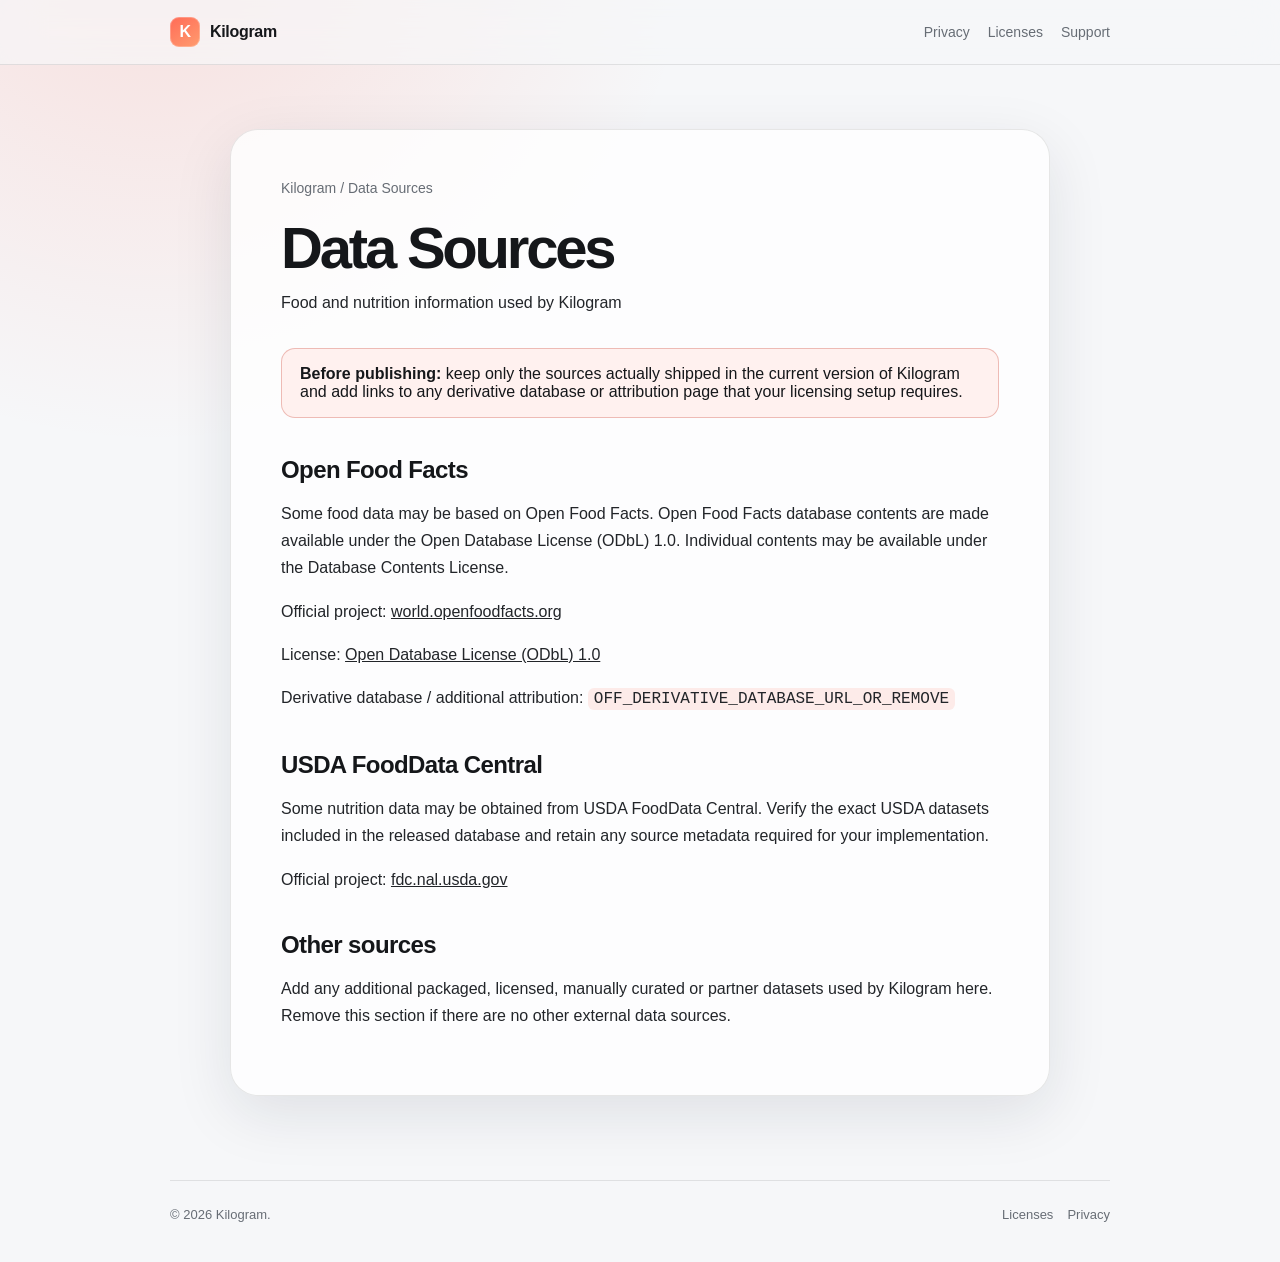
==== data-sources/index.html @ 19525185 "init" ====
<!doctype html>
<html lang="en">
<head>
  <meta charset="utf-8">
  <meta name="viewport" content="width=device-width, initial-scale=1">
  <meta name="description" content="Food and nutrition data sources used by Kilogram.">
  <title>Data Sources — Kilogram</title>
  <link rel="stylesheet" href="../assets/styles.css">
</head>
<body>
  <header class="site-header"><div class="header-inner"><a class="brand" href="../"><span class="brand-mark">K</span><span>Kilogram</span></a><nav class="nav"><a href="../privacy/">Privacy</a><a href="../licenses/">Licenses</a><a href="../support/">Support</a></nav></div></header>
  <main class="document"><article class="document-shell">
    <div class="breadcrumb"><a href="../">Kilogram</a> / Data Sources</div>
    <h1>Data Sources</h1>
    <p class="meta">Food and nutrition information used by Kilogram</p>

    <div class="notice"><strong>Before publishing:</strong> keep only the sources actually shipped in the current version of Kilogram and add links to any derivative database or attribution page that your licensing setup requires.</div>

    <h2>Open Food Facts</h2>
    <p>Some food data may be based on Open Food Facts. Open Food Facts database contents are made available under the Open Database License (ODbL) 1.0. Individual contents may be available under the Database Contents License.</p>
    <p>Official project: <a href="https://world.openfoodfacts.org/" rel="noopener noreferrer">world.openfoodfacts.org</a></p>
    <p>License: <a href="https://opendatacommons.org/licenses/odbl/1-0/" rel="noopener noreferrer">Open Database License (ODbL) 1.0</a></p>
    <p>Derivative database / additional attribution: <span class="placeholder">OFF_DERIVATIVE_DATABASE_URL_OR_REMOVE</span></p>

    <h2>USDA FoodData Central</h2>
    <p>Some nutrition data may be obtained from USDA FoodData Central. Verify the exact USDA datasets included in the released database and retain any source metadata required for your implementation.</p>
    <p>Official project: <a href="https://fdc.nal.usda.gov/" rel="noopener noreferrer">fdc.nal.usda.gov</a></p>

    <h2>Other sources</h2>
    <p>Add any additional packaged, licensed, manually curated or partner datasets used by Kilogram here. Remove this section if there are no other external data sources.</p>
  </article></main>
  <footer><span>© <span data-current-year></span> Kilogram.</span><span class="footer-links"><a href="../licenses/">Licenses</a><a href="../privacy/">Privacy</a></span></footer>
  <script src="../assets/site.js"></script>
</body>
</html>
---- assets/styles.css ----
:root {
  color-scheme: light dark;
  --bg: #f6f7f9;
  --surface: rgba(255,255,255,.78);
  --surface-strong: #ffffff;
  --text: #15171a;
  --muted: #676d75;
  --line: rgba(21,23,26,.10);
  --accent: #ff6b57;
  --accent-strong: #e84f3b;
  --shadow: 0 18px 60px rgba(22, 28, 45, .10);
  --radius-xl: 28px;
  --radius-lg: 20px;
  --max: 940px;
}

@media (prefers-color-scheme: dark) {
  :root {
    --bg: #0f1115;
    --surface: rgba(27,30,36,.82);
    --surface-strong: #181b20;
    --text: #f4f5f7;
    --muted: #a6adb7;
    --line: rgba(255,255,255,.10);
    --accent: #ff7a67;
    --accent-strong: #ff8a79;
    --shadow: 0 18px 60px rgba(0,0,0,.26);
  }
}

* { box-sizing: border-box; }
html { scroll-behavior: smooth; }
body {
  margin: 0;
  min-height: 100vh;
  background:
    radial-gradient(circle at 12% -8%, rgba(255,107,87,.18), transparent 34rem),
    var(--bg);
  color: var(--text);
  font-family: -apple-system, BlinkMacSystemFont, "SF Pro Text", "SF Pro Display", "Helvetica Neue", Arial, sans-serif;
  -webkit-font-smoothing: antialiased;
}
a { color: inherit; }

.site-header {
  position: sticky;
  top: 0;
  z-index: 20;
  backdrop-filter: saturate(140%) blur(20px);
  -webkit-backdrop-filter: saturate(140%) blur(20px);
  background: color-mix(in srgb, var(--bg) 72%, transparent);
  border-bottom: 1px solid var(--line);
}
.header-inner {
  width: min(calc(100% - 32px), var(--max));
  min-height: 64px;
  margin: 0 auto;
  display: flex;
  align-items: center;
  justify-content: space-between;
  gap: 18px;
}
.brand {
  display: inline-flex;
  align-items: center;
  gap: 10px;
  text-decoration: none;
  font-weight: 800;
  letter-spacing: -.02em;
}
.brand-mark {
  width: 30px;
  height: 30px;
  border-radius: 9px;
  display: grid;
  place-items: center;
  background: linear-gradient(145deg, var(--accent), #ff9c6f);
  color: white;
  box-shadow: inset 0 0 0 1px rgba(255,255,255,.25);
  font-size: 16px;
}
.nav { display: flex; gap: 18px; flex-wrap: wrap; justify-content: flex-end; }
.nav a { text-decoration: none; color: var(--muted); font-size: 14px; }
.nav a:hover { color: var(--text); }

main { width: min(calc(100% - 32px), var(--max)); margin: 0 auto; }
.hero { padding: 92px 0 56px; }
.eyebrow {
  display: inline-flex;
  align-items: center;
  gap: 8px;
  padding: 8px 12px;
  border: 1px solid var(--line);
  border-radius: 999px;
  color: var(--muted);
  background: var(--surface);
  font-size: 13px;
  font-weight: 650;
}
h1 {
  margin: 20px 0 18px;
  font-size: clamp(42px, 8vw, 74px);
  line-height: .98;
  letter-spacing: -.055em;
  max-width: 820px;
}
.hero p {
  max-width: 720px;
  color: var(--muted);
  font-size: clamp(18px, 3vw, 22px);
  line-height: 1.55;
  margin: 0;
}
.actions { display: flex; flex-wrap: wrap; gap: 12px; margin-top: 30px; }
.button {
  display: inline-flex;
  align-items: center;
  justify-content: center;
  min-height: 46px;
  padding: 0 18px;
  border-radius: 14px;
  border: 1px solid var(--line);
  background: var(--surface);
  text-decoration: none;
  font-weight: 700;
}
.button.primary { background: var(--accent); color: white; border-color: transparent; }
.button.primary:hover { background: var(--accent-strong); }

.grid {
  display: grid;
  grid-template-columns: repeat(2, minmax(0, 1fr));
  gap: 16px;
  padding-bottom: 72px;
}
.card {
  display: block;
  min-height: 170px;
  padding: 24px;
  border: 1px solid var(--line);
  border-radius: var(--radius-lg);
  background: var(--surface);
  box-shadow: var(--shadow);
  text-decoration: none;
}
.card:hover { transform: translateY(-2px); transition: transform .18s ease; }
.card h2 { margin: 0 0 10px; font-size: 21px; letter-spacing: -.025em; }
.card p { margin: 0; color: var(--muted); line-height: 1.55; }
.card .arrow { display: inline-block; margin-top: 18px; color: var(--accent); font-weight: 800; }

.document { padding: 64px 0 84px; }
.document-shell {
  max-width: 820px;
  margin: 0 auto;
  padding: clamp(24px, 5vw, 50px);
  background: var(--surface);
  border: 1px solid var(--line);
  border-radius: var(--radius-xl);
  box-shadow: var(--shadow);
}
.breadcrumb { margin-bottom: 24px; color: var(--muted); font-size: 14px; }
.breadcrumb a { text-decoration: none; }
.document h1 {
  font-size: clamp(38px, 7vw, 58px);
  margin: 0 0 12px;
}
.meta { color: var(--muted); margin: 0 0 32px; }
.document h2 { margin: 38px 0 12px; font-size: 24px; letter-spacing: -.025em; }
.document h3 { margin: 28px 0 10px; font-size: 18px; }
.document p, .document li { line-height: 1.7; }
.document p, .document ul { color: color-mix(in srgb, var(--text) 84%, var(--muted)); }
.document ul { padding-left: 22px; }
.notice {
  margin: 24px 0;
  padding: 16px 18px;
  border-radius: 14px;
  border: 1px solid color-mix(in srgb, var(--accent) 28%, var(--line));
  background: color-mix(in srgb, var(--accent) 9%, var(--surface));
}
.placeholder {
  font-family: ui-monospace, SFMono-Regular, Menlo, Monaco, Consolas, monospace;
  padding: 2px 6px;
  border-radius: 6px;
  background: color-mix(in srgb, var(--accent) 12%, transparent);
}

footer {
  width: min(calc(100% - 32px), var(--max));
  margin: 0 auto;
  padding: 26px 0 42px;
  border-top: 1px solid var(--line);
  color: var(--muted);
  font-size: 13px;
  display: flex;
  flex-wrap: wrap;
  justify-content: space-between;
  gap: 12px;
}
.footer-links { display: flex; gap: 14px; flex-wrap: wrap; }
.footer-links a { text-decoration: none; }

@media (max-width: 720px) {
  .header-inner { align-items: flex-start; padding: 14px 0; }
  .nav { gap: 10px 14px; }
  .hero { padding-top: 66px; }
  .grid { grid-template-columns: 1fr; }
}

@media (max-width: 520px) {
  .site-header { position: static; }
  .header-inner { flex-direction: column; }
  .nav { justify-content: flex-start; }
}
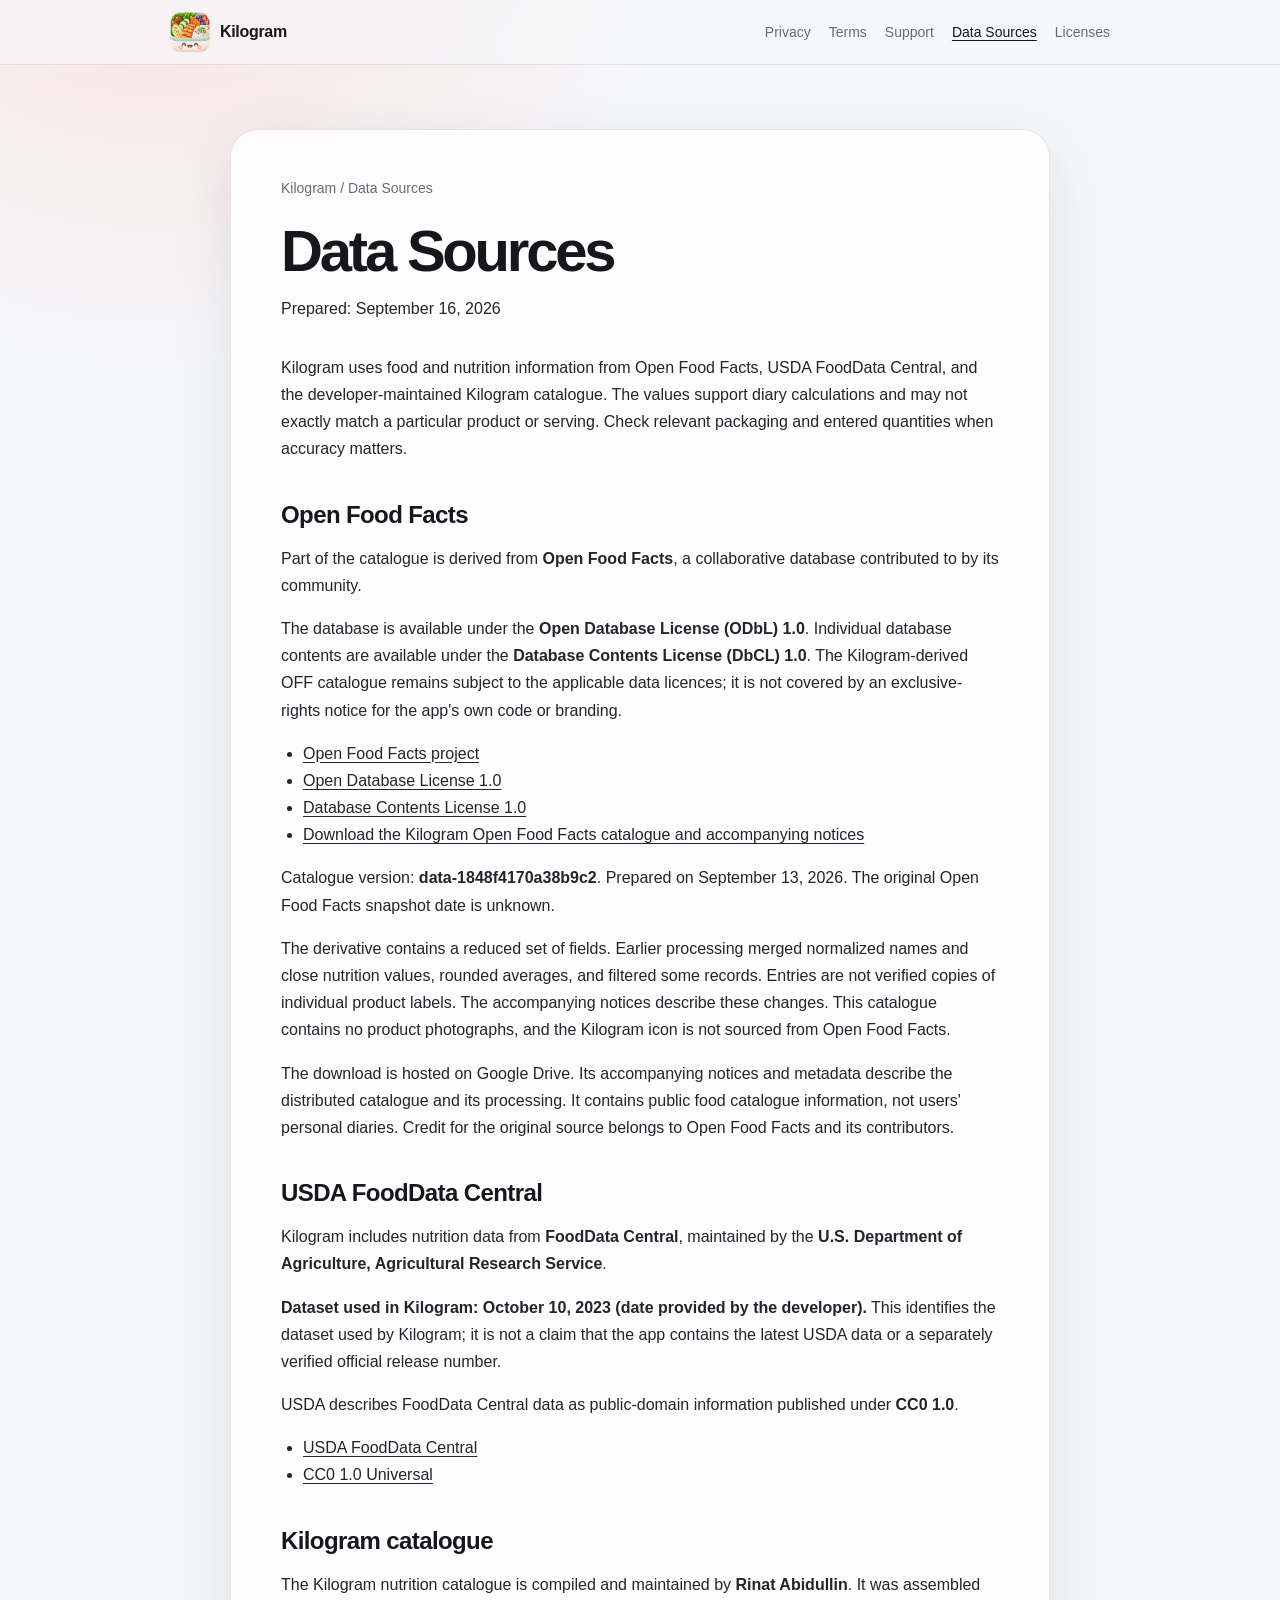
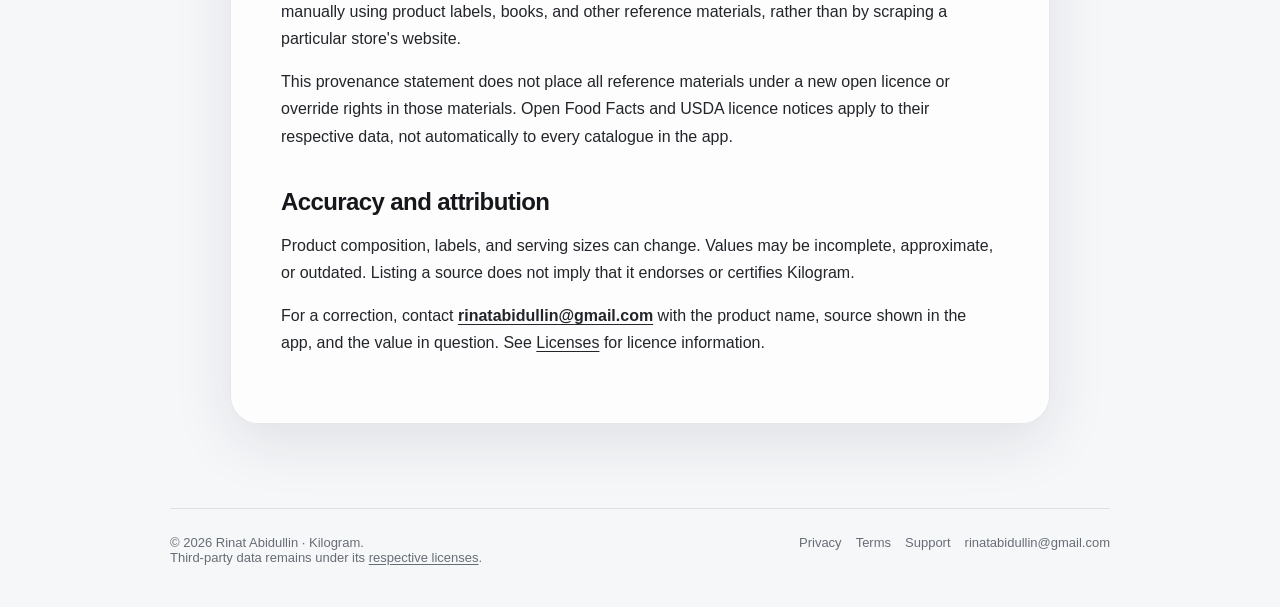
==== commit 67f8161f: "Обновлены документы, контакты и иконка сайта Kilogram, добавлены проверки сайта" ====
--- a/data-sources/index.html
+++ b/data-sources/index.html
@@ -3,33 +3,65 @@
 <head>
   <meta charset="utf-8">
   <meta name="viewport" content="width=device-width, initial-scale=1">
-  <meta name="description" content="Food and nutrition data sources used by Kilogram.">
+  <meta name="description" content="Open Food Facts, USDA FoodData Central and Kilogram catalogue provenance, versions and licenses.">
+  <meta name="theme-color" content="#ff6b57">
   <title>Data Sources — Kilogram</title>
+  <link rel="icon" type="image/png" href="../assets/kilogram-app-icon.png">
+  <link rel="apple-touch-icon" href="../assets/kilogram-app-icon.png">
   <link rel="stylesheet" href="../assets/styles.css">
 </head>
 <body>
-  <header class="site-header"><div class="header-inner"><a class="brand" href="../"><span class="brand-mark">K</span><span>Kilogram</span></a><nav class="nav"><a href="../privacy/">Privacy</a><a href="../licenses/">Licenses</a><a href="../support/">Support</a></nav></div></header>
-  <main class="document"><article class="document-shell">
-    <div class="breadcrumb"><a href="../">Kilogram</a> / Data Sources</div>
-    <h1>Data Sources</h1>
-    <p class="meta">Food and nutrition information used by Kilogram</p>
-
-    <div class="notice"><strong>Before publishing:</strong> keep only the sources actually shipped in the current version of Kilogram and add links to any derivative database or attribution page that your licensing setup requires.</div>
-
-    <h2>Open Food Facts</h2>
-    <p>Some food data may be based on Open Food Facts. Open Food Facts database contents are made available under the Open Database License (ODbL) 1.0. Individual contents may be available under the Database Contents License.</p>
-    <p>Official project: <a href="https://world.openfoodfacts.org/" rel="noopener noreferrer">world.openfoodfacts.org</a></p>
-    <p>License: <a href="https://opendatacommons.org/licenses/odbl/1-0/" rel="noopener noreferrer">Open Database License (ODbL) 1.0</a></p>
-    <p>Derivative database / additional attribution: <span class="placeholder">OFF_DERIVATIVE_DATABASE_URL_OR_REMOVE</span></p>
-
-    <h2>USDA FoodData Central</h2>
-    <p>Some nutrition data may be obtained from USDA FoodData Central. Verify the exact USDA datasets included in the released database and retain any source metadata required for your implementation.</p>
-    <p>Official project: <a href="https://fdc.nal.usda.gov/" rel="noopener noreferrer">fdc.nal.usda.gov</a></p>
-
-    <h2>Other sources</h2>
-    <p>Add any additional packaged, licensed, manually curated or partner datasets used by Kilogram here. Remove this section if there are no other external data sources.</p>
-  </article></main>
-  <footer><span>© <span data-current-year></span> Kilogram.</span><span class="footer-links"><a href="../licenses/">Licenses</a><a href="../privacy/">Privacy</a></span></footer>
-  <script src="../assets/site.js"></script>
+  <a class="skip-link" href="#main">Skip to content</a>
+  <header class="site-header">
+    <div class="header-inner">
+      <a class="brand" href="../"><img class="brand-mark" src="../assets/kilogram-app-icon.png" width="40" height="40" alt=""><span>Kilogram</span></a>
+      <nav class="nav" aria-label="Primary">
+        <a href="../privacy/">Privacy</a>
+        <a href="../terms/">Terms</a>
+        <a href="../support/">Support</a>
+        <a href="../data-sources/" aria-current="page">Data Sources</a>
+        <a href="../licenses/">Licenses</a>
+      </nav>
+    </div>
+  </header>
+  <main id="main" tabindex="-1" class="document">
+    <article class="document-shell">
+      <div class="breadcrumb"><a href="../">Kilogram</a> / Data Sources</div>
+      <h1>Data Sources</h1>
+      <p class="meta">Prepared: <time datetime="2026-09-16">September 16, 2026</time></p>
+        <p>Kilogram uses food and nutrition information from Open Food Facts, USDA FoodData Central, and the developer-maintained Kilogram catalogue. The values support diary calculations and may not exactly match a particular product or serving. Check relevant packaging and entered quantities when accuracy matters.</p>
+        <h2>Open Food Facts</h2>
+        <p>Part of the catalogue is derived from <strong>Open Food Facts</strong>, a collaborative database contributed to by its community.</p>
+        <p>The database is available under the <strong>Open Database License (ODbL) 1.0</strong>. Individual database contents are available under the <strong>Database Contents License (DbCL) 1.0</strong>. The Kilogram-derived OFF catalogue remains subject to the applicable data licences; it is not covered by an exclusive-rights notice for the app's own code or branding.</p>
+        <ul>
+<li><a href="https://world.openfoodfacts.org/">Open Food Facts project</a></li>
+<li><a href="https://opendatacommons.org/licenses/odbl/1-0/">Open Database License 1.0</a></li>
+<li><a href="https://opendatacommons.org/licenses/dbcl/1-0/">Database Contents License 1.0</a></li>
+<li><a href="https://drive.google.com/file/d/1NzUM6jaEcSZrMdNPCFFt3goFEkJGOzcD">Download the Kilogram Open Food Facts catalogue and accompanying notices</a></li>
+</ul>
+        <p>Catalogue version: <strong>data-1848f4170a38b9c2</strong>. Prepared on September 13, 2026. The original Open Food Facts snapshot date is unknown.</p>
+        <p>The derivative contains a reduced set of fields. Earlier processing merged normalized names and close nutrition values, rounded averages, and filtered some records. Entries are not verified copies of individual product labels. The accompanying notices describe these changes. This catalogue contains no product photographs, and the Kilogram icon is not sourced from Open Food Facts.</p>
+        <p>The download is hosted on Google Drive. Its accompanying notices and metadata describe the distributed catalogue and its processing. It contains public food catalogue information, not users' personal diaries. Credit for the original source belongs to Open Food Facts and its contributors.</p>
+        <h2>USDA FoodData Central</h2>
+        <p>Kilogram includes nutrition data from <strong>FoodData Central</strong>, maintained by the <strong>U.S. Department of Agriculture, Agricultural Research Service</strong>.</p>
+        <p><strong>Dataset used in Kilogram: October 10, 2023 (date provided by the developer).</strong> This identifies the dataset used by Kilogram; it is not a claim that the app contains the latest USDA data or a separately verified official release number.</p>
+        <p>USDA describes FoodData Central data as public-domain information published under <strong>CC0 1.0</strong>.</p>
+        <ul>
+<li><a href="https://fdc.nal.usda.gov/">USDA FoodData Central</a></li>
+<li><a href="https://creativecommons.org/publicdomain/zero/1.0/">CC0 1.0 Universal</a></li>
+</ul>
+        <h2>Kilogram catalogue</h2>
+        <p>The Kilogram nutrition catalogue is compiled and maintained by <strong>Rinat Abidullin</strong>. It was assembled manually using product labels, books, and other reference materials, rather than by scraping a particular store's website.</p>
+        <p>This provenance statement does not place all reference materials under a new open licence or override rights in those materials. Open Food Facts and USDA licence notices apply to their respective data, not automatically to every catalogue in the app.</p>
+        <h2>Accuracy and attribution</h2>
+        <p>Product composition, labels, and serving sizes can change. Values may be incomplete, approximate, or outdated. Listing a source does not imply that it endorses or certifies Kilogram.</p>
+        <p>For a correction, contact <strong><a href="mailto:rinatabidullin@gmail.com">rinatabidullin@gmail.com</a></strong> with the product name, source shown in the app, and the value in question. See <a href="../licenses/">Licenses</a> for licence information.</p>
+    </article>
+  </main>
+  <footer>
+    <span>© <span data-current-year>2026</span> Rinat Abidullin · Kilogram.<br>Third-party data remains under its <a href="../licenses/">respective licenses</a>.</span>
+    <span class="footer-links"><a href="../privacy/">Privacy</a><a href="../terms/">Terms</a><a href="../support/">Support</a><a href="mailto:rinatabidullin@gmail.com">rinatabidullin@gmail.com</a></span>
+  </footer>
+  <script src="../assets/site.js" defer></script>
 </body>
 </html>
--- a/assets/styles.css
+++ b/assets/styles.css
@@ -6,8 +6,8 @@
   --text: #15171a;
   --muted: #676d75;
   --line: rgba(21,23,26,.10);
-  --accent: #ff6b57;
-  --accent-strong: #e84f3b;
+  --accent: #ab3020;
+  --accent-strong: #912719;
   --shadow: 0 18px 60px rgba(22, 28, 45, .10);
   --radius-xl: 28px;
   --radius-lg: 20px;
@@ -22,14 +22,14 @@
     --text: #f4f5f7;
     --muted: #a6adb7;
     --line: rgba(255,255,255,.10);
-    --accent: #ff7a67;
+    --accent: #ff8a79;
     --accent-strong: #ff8a79;
     --shadow: 0 18px 60px rgba(0,0,0,.26);
   }
 }
 
 * { box-sizing: border-box; }
-html { scroll-behavior: smooth; }
+html { scroll-behavior: smooth; scroll-padding-top: 100px; }
 body {
   margin: 0;
   min-height: 100vh;
@@ -40,7 +40,16 @@
   font-family: -apple-system, BlinkMacSystemFont, "SF Pro Text", "SF Pro Display", "Helvetica Neue", Arial, sans-serif;
   -webkit-font-smoothing: antialiased;
 }
-a { color: inherit; }
+a { color: inherit; text-underline-offset: .18em; }
+body { overflow-wrap: anywhere; }
+:focus-visible { outline: 3px solid var(--accent); outline-offset: 4px; }
+.skip-link { position: absolute; left: 16px; top: -100px; z-index: 30; padding: 12px 16px; background: var(--surface-strong); }
+.skip-link:focus { top: 12px; }
+.nav a[aria-current="page"] { color: var(--text); text-decoration: underline; }
+.feature-summary { max-width: 760px; padding-bottom: 40px; }
+.feature-summary h2 { letter-spacing: -.025em; }
+.feature-summary p { line-height: 1.7; color: var(--muted); }
+main:focus { outline: none; }
 
 .site-header {
   position: sticky;
@@ -69,18 +78,15 @@
   letter-spacing: -.02em;
 }
 .brand-mark {
-  width: 30px;
-  height: 30px;
-  border-radius: 9px;
-  display: grid;
-  place-items: center;
-  background: linear-gradient(145deg, var(--accent), #ff9c6f);
-  color: white;
-  box-shadow: inset 0 0 0 1px rgba(255,255,255,.25);
-  font-size: 16px;
+  width: 40px;
+  height: 40px;
+  aspect-ratio: 1;
+  flex: 0 0 auto;
+  display: block;
+  object-fit: contain;
 }
 .nav { display: flex; gap: 18px; flex-wrap: wrap; justify-content: flex-end; }
-.nav a { text-decoration: none; color: var(--muted); font-size: 14px; }
+.nav a { text-decoration: none; color: var(--muted); font-size: .875rem; }
 .nav a:hover { color: var(--text); }
 
 main { width: min(calc(100% - 32px), var(--max)); margin: 0 auto; }
@@ -94,12 +100,12 @@
   border-radius: 999px;
   color: var(--muted);
   background: var(--surface);
-  font-size: 13px;
+  font-size: .8125rem;
   font-weight: 650;
 }
 h1 {
   margin: 20px 0 18px;
-  font-size: clamp(42px, 8vw, 74px);
+  font-size: clamp(2.625rem, 8vw, 4.625rem);
   line-height: .98;
   letter-spacing: -.055em;
   max-width: 820px;
@@ -107,7 +113,7 @@
 .hero p {
   max-width: 720px;
   color: var(--muted);
-  font-size: clamp(18px, 3vw, 22px);
+  font-size: clamp(1.125rem, 3vw, 1.375rem);
   line-height: 1.55;
   margin: 0;
 }
@@ -124,7 +130,7 @@
   text-decoration: none;
   font-weight: 700;
 }
-.button.primary { background: var(--accent); color: white; border-color: transparent; }
+.button.primary { background: var(--accent); color: var(--surface-strong); border-color: transparent; }
 .button.primary:hover { background: var(--accent-strong); }
 
 .grid {
@@ -144,7 +150,7 @@
   text-decoration: none;
 }
 .card:hover { transform: translateY(-2px); transition: transform .18s ease; }
-.card h2 { margin: 0 0 10px; font-size: 21px; letter-spacing: -.025em; }
+.card h2 { margin: 0 0 10px; font-size: 1.3125rem; letter-spacing: -.025em; }
 .card p { margin: 0; color: var(--muted); line-height: 1.55; }
 .card .arrow { display: inline-block; margin-top: 18px; color: var(--accent); font-weight: 800; }
 
@@ -158,15 +164,16 @@
   border-radius: var(--radius-xl);
   box-shadow: var(--shadow);
 }
-.breadcrumb { margin-bottom: 24px; color: var(--muted); font-size: 14px; }
+.breadcrumb { margin-bottom: 24px; color: var(--muted); font-size: .875rem; }
 .breadcrumb a { text-decoration: none; }
 .document h1 {
-  font-size: clamp(38px, 7vw, 58px);
+  line-height: 1.08;
+  font-size: clamp(2.375rem, 7vw, 3.625rem);
   margin: 0 0 12px;
 }
 .meta { color: var(--muted); margin: 0 0 32px; }
-.document h2 { margin: 38px 0 12px; font-size: 24px; letter-spacing: -.025em; }
-.document h3 { margin: 28px 0 10px; font-size: 18px; }
+.document h2 { margin: 38px 0 12px; font-size: 1.5rem; letter-spacing: -.025em; }
+.document h3 { margin: 28px 0 10px; font-size: 1.125rem; }
 .document p, .document li { line-height: 1.7; }
 .document p, .document ul { color: color-mix(in srgb, var(--text) 84%, var(--muted)); }
 .document ul { padding-left: 22px; }
@@ -177,12 +184,6 @@
   border: 1px solid color-mix(in srgb, var(--accent) 28%, var(--line));
   background: color-mix(in srgb, var(--accent) 9%, var(--surface));
 }
-.placeholder {
-  font-family: ui-monospace, SFMono-Regular, Menlo, Monaco, Consolas, monospace;
-  padding: 2px 6px;
-  border-radius: 6px;
-  background: color-mix(in srgb, var(--accent) 12%, transparent);
-}
 
 footer {
   width: min(calc(100% - 32px), var(--max));
@@ -190,7 +191,7 @@
   padding: 26px 0 42px;
   border-top: 1px solid var(--line);
   color: var(--muted);
-  font-size: 13px;
+  font-size: .8125rem;
   display: flex;
   flex-wrap: wrap;
   justify-content: space-between;
@@ -211,3 +212,8 @@
   .header-inner { flex-direction: column; }
   .nav { justify-content: flex-start; }
 }
+
+@media (prefers-reduced-motion: reduce) {
+  html { scroll-behavior: auto; }
+  .card:hover { transform: none; transition: none; }
+}
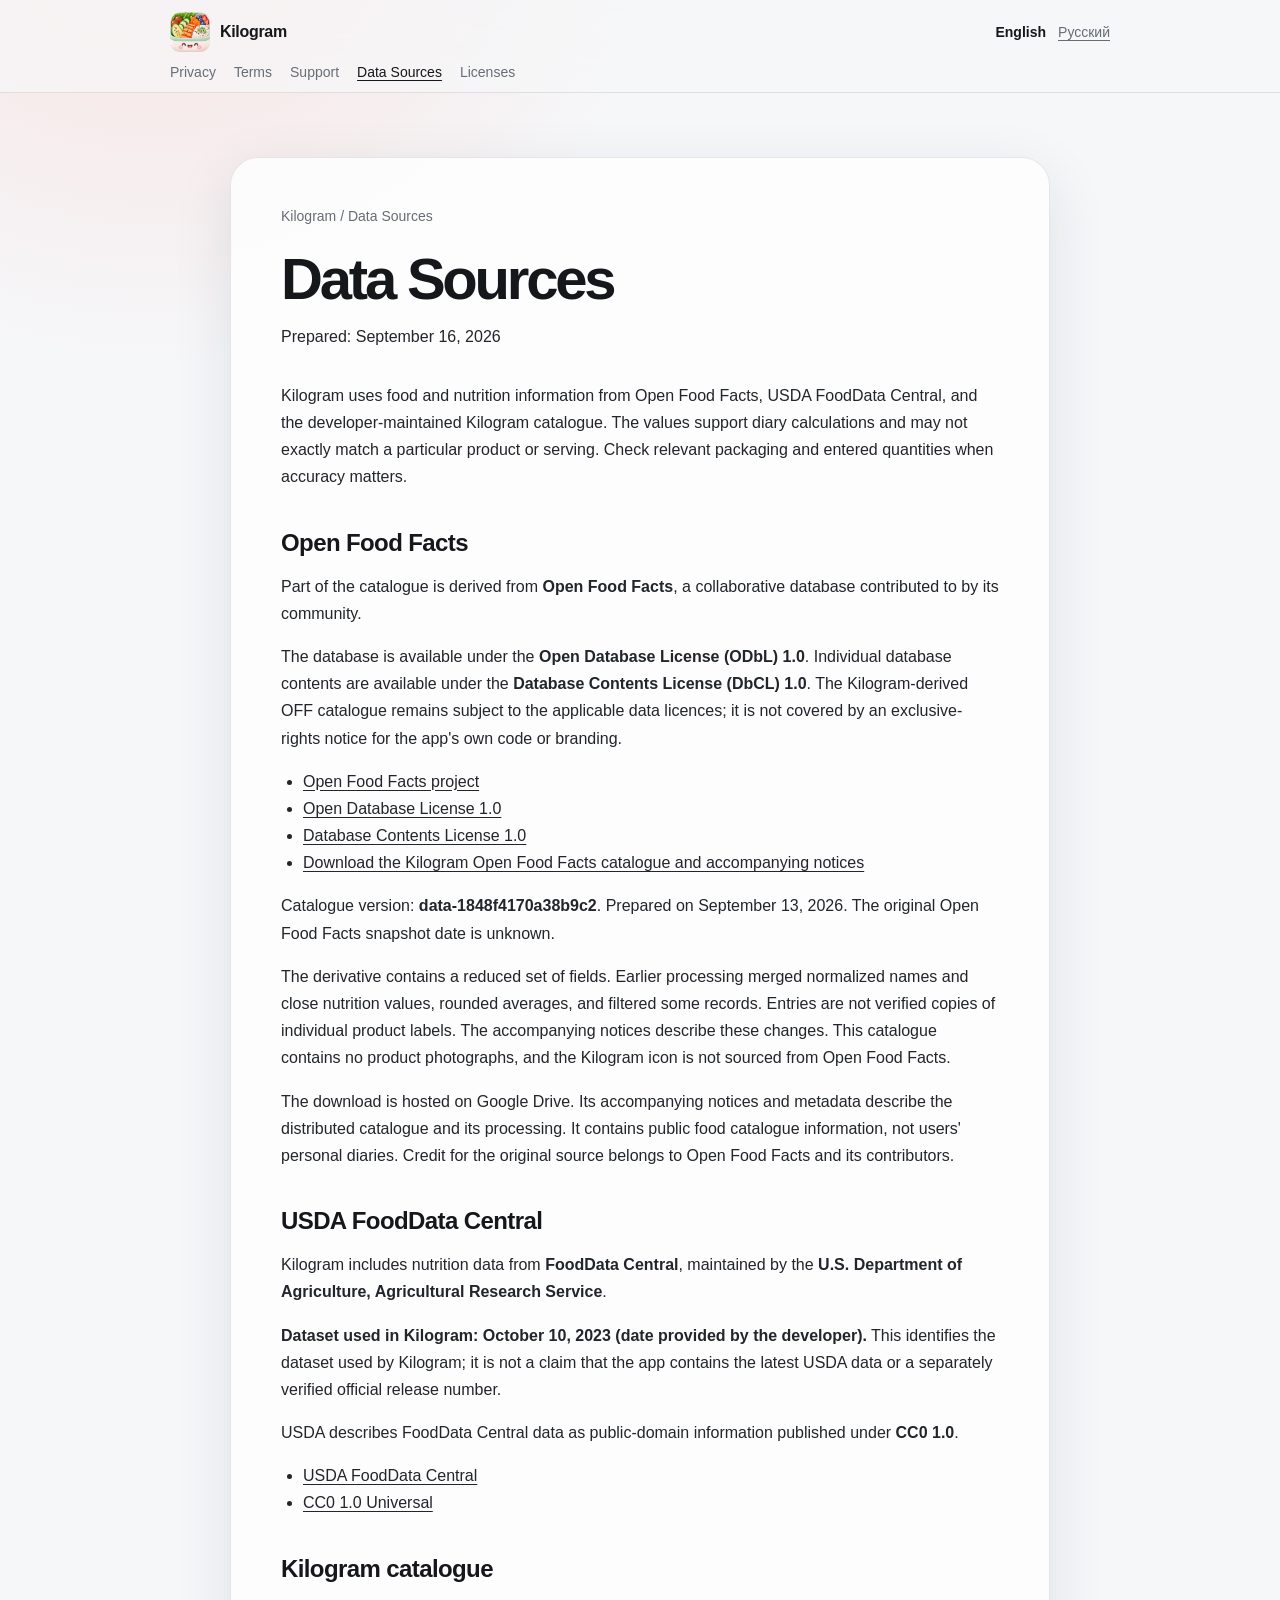
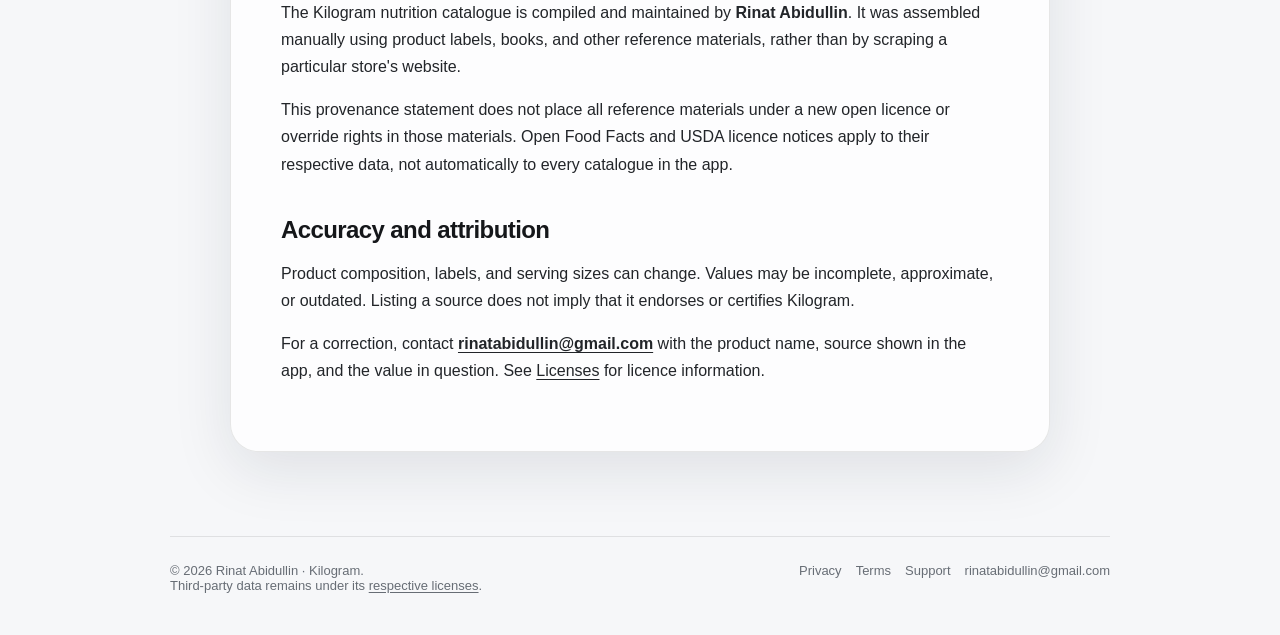
==== commit d37967b9: "Добавлены русская локализация сайта и правила синхронизации переводов" ====
--- a/data-sources/index.html
+++ b/data-sources/index.html
@@ -9,12 +9,19 @@
   <link rel="icon" type="image/png" href="../assets/kilogram-app-icon.png">
   <link rel="apple-touch-icon" href="../assets/kilogram-app-icon.png">
   <link rel="stylesheet" href="../assets/styles.css">
+  <link rel="canonical" href="https://rinatabidullin.github.io/kilogram-site/data-sources/">
+  <link rel="alternate" hreflang="en" href="https://rinatabidullin.github.io/kilogram-site/data-sources/">
+  <link rel="alternate" hreflang="ru" href="https://rinatabidullin.github.io/kilogram-site/ru/data-sources/">
 </head>
 <body>
   <a class="skip-link" href="#main">Skip to content</a>
   <header class="site-header">
     <div class="header-inner">
       <a class="brand" href="../"><img class="brand-mark" src="../assets/kilogram-app-icon.png" width="40" height="40" alt=""><span>Kilogram</span></a>
+      <nav class="language-switcher" aria-label="Language">
+        <a href="./" lang="en" hreflang="en" aria-current="page">English</a>
+        <a href="../ru/data-sources/" lang="ru" hreflang="ru">Русский</a>
+      </nav>
       <nav class="nav" aria-label="Primary">
         <a href="../privacy/">Privacy</a>
         <a href="../terms/">Terms</a>
--- a/assets/styles.css
+++ b/assets/styles.css
@@ -43,8 +43,8 @@
 a { color: inherit; text-underline-offset: .18em; }
 body { overflow-wrap: anywhere; }
 :focus-visible { outline: 3px solid var(--accent); outline-offset: 4px; }
-.skip-link { position: absolute; left: 16px; top: -100px; z-index: 30; padding: 12px 16px; background: var(--surface-strong); }
-.skip-link:focus { top: 12px; }
+.skip-link { position: absolute; left: 16px; top: 12px; max-width: calc(100% - 32px); transform: translateY(-200%); z-index: 30; padding: 12px 16px; background: var(--surface-strong); }
+.skip-link:focus { transform: none; }
 .nav a[aria-current="page"] { color: var(--text); text-decoration: underline; }
 .feature-summary { max-width: 760px; padding-bottom: 40px; }
 .feature-summary h2 { letter-spacing: -.025em; }
@@ -65,12 +65,14 @@
   min-height: 64px;
   margin: 0 auto;
   display: flex;
-  align-items: center;
-  justify-content: space-between;
-  gap: 18px;
+  flex-wrap: wrap;
+  align-items: center;
+  gap: 12px 18px;
+  padding: 12px 0;
 }
 .brand {
   display: inline-flex;
+  flex-shrink: 0;
   align-items: center;
   gap: 10px;
   text-decoration: none;
@@ -85,9 +87,19 @@
   display: block;
   object-fit: contain;
 }
-.nav { display: flex; gap: 18px; flex-wrap: wrap; justify-content: flex-end; }
+.nav { width: 100%; display: flex; gap: 10px 18px; flex-wrap: wrap; }
 .nav a { text-decoration: none; color: var(--muted); font-size: .875rem; }
 .nav a:hover { color: var(--text); }
+.language-switcher {
+  margin-left: auto;
+  display: flex;
+  flex-wrap: wrap;
+  justify-content: flex-end;
+  gap: 4px 12px;
+  font-size: .875rem;
+}
+.language-switcher a { padding: 6px 0; color: var(--muted); white-space: nowrap; }
+.language-switcher a[aria-current="page"] { color: var(--text); font-weight: 700; text-decoration: none; }
 
 main { width: min(calc(100% - 32px), var(--max)); margin: 0 auto; }
 .hero { padding: 92px 0 56px; }
@@ -123,7 +135,8 @@
   align-items: center;
   justify-content: center;
   min-height: 46px;
-  padding: 0 18px;
+  padding: 10px 18px;
+  text-align: center;
   border-radius: 14px;
   border: 1px solid var(--line);
   background: var(--surface);
@@ -167,6 +180,7 @@
 .breadcrumb { margin-bottom: 24px; color: var(--muted); font-size: .875rem; }
 .breadcrumb a { text-decoration: none; }
 .document h1 {
+  hyphens: auto;
   line-height: 1.08;
   font-size: clamp(2.375rem, 7vw, 3.625rem);
   margin: 0 0 12px;
@@ -201,16 +215,14 @@
 .footer-links a { text-decoration: none; }
 
 @media (max-width: 720px) {
-  .header-inner { align-items: flex-start; padding: 14px 0; }
+  .site-header { position: static; }
   .nav { gap: 10px 14px; }
   .hero { padding-top: 66px; }
   .grid { grid-template-columns: 1fr; }
 }
 
 @media (max-width: 520px) {
-  .site-header { position: static; }
-  .header-inner { flex-direction: column; }
-  .nav { justify-content: flex-start; }
+  .header-inner { column-gap: 12px; }
 }
 
 @media (prefers-reduced-motion: reduce) {
